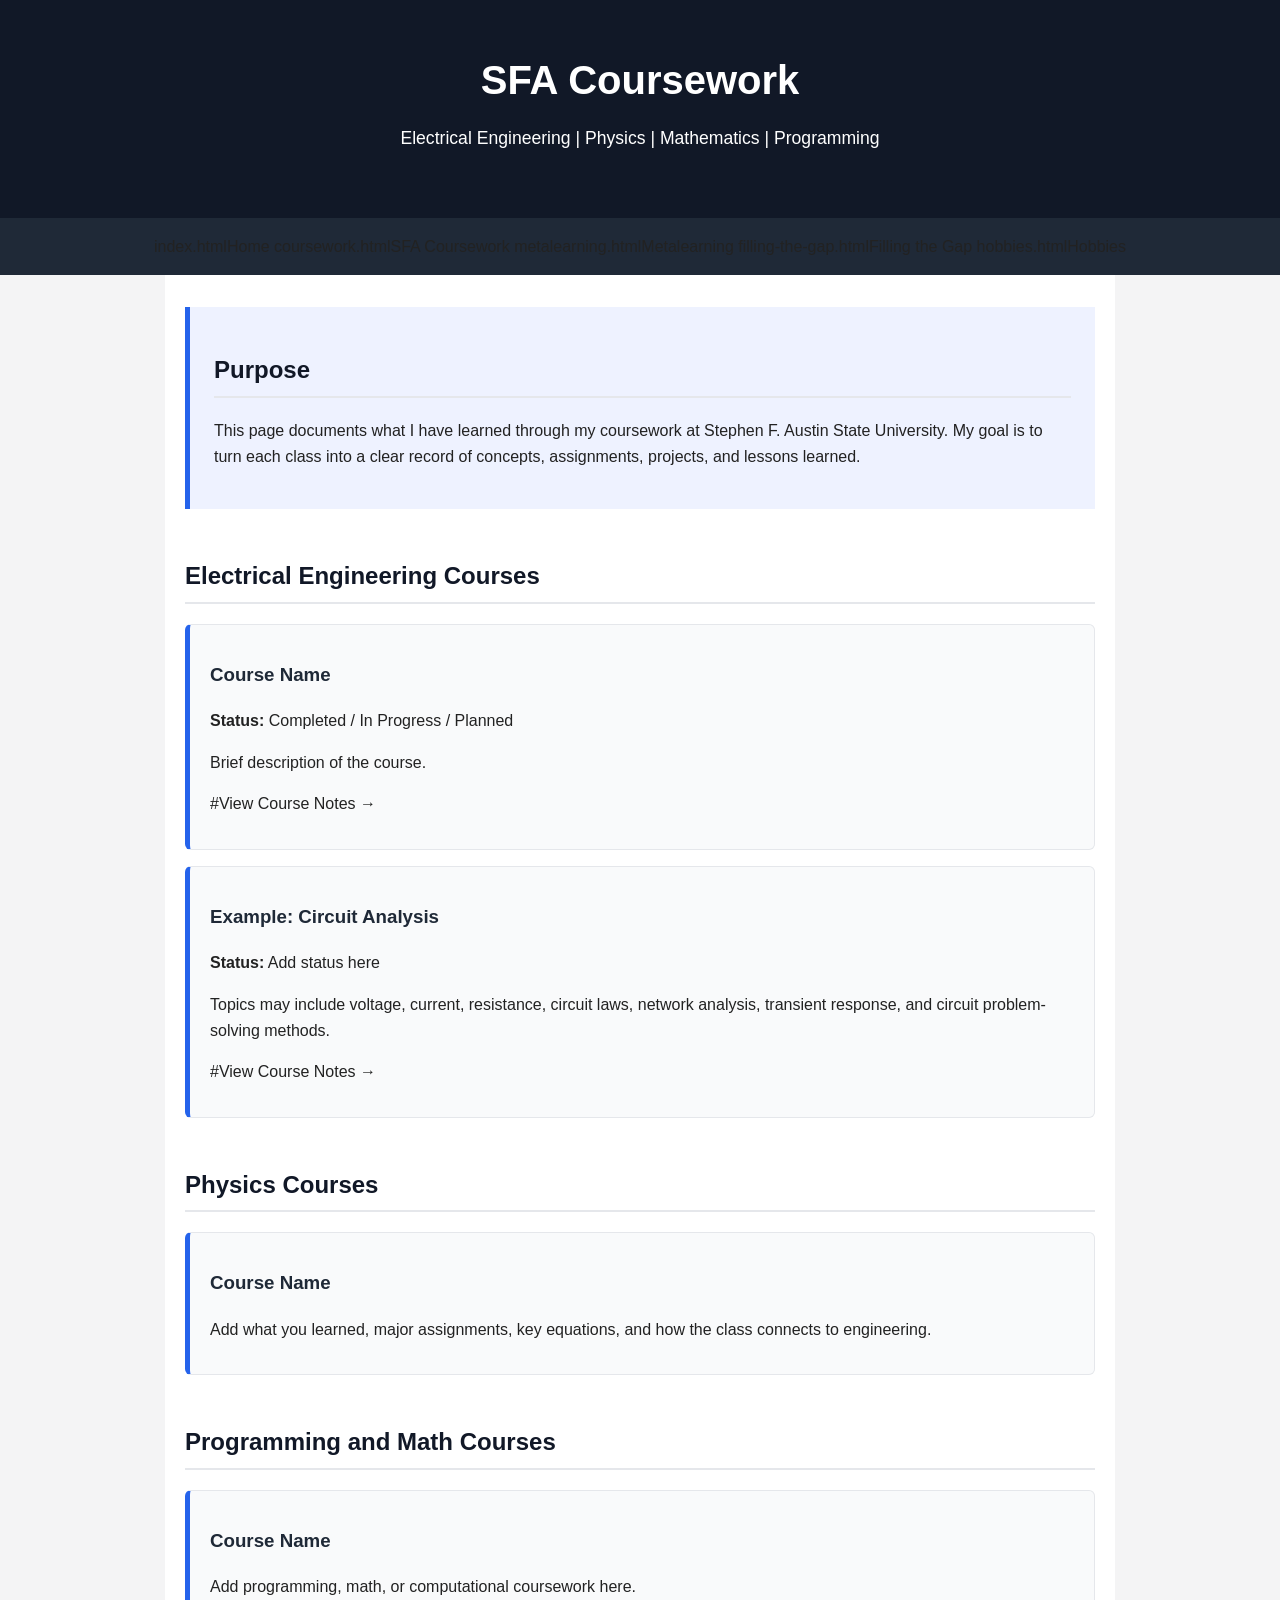
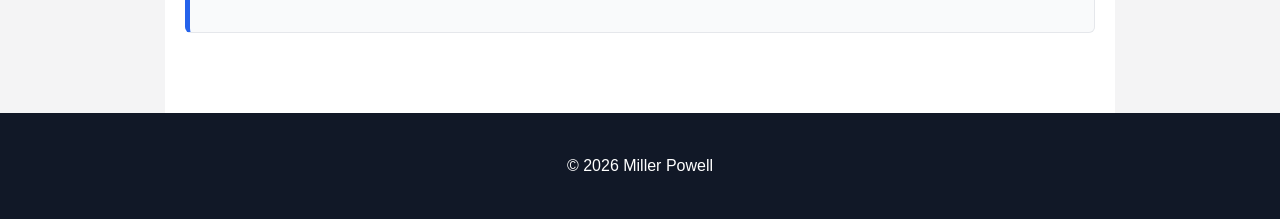
==== coursework.html @ 03753170 "Create coursework.html for course documentation This HTML file serves as a coursework documentation " ====
<!DOCTYPE html>
<html lang="en">
<head>
  <meta charset="UTF-8">
  <meta name="viewport" content="width=device-width, initial-scale=1.0">

  <title>SFA Coursework | Miller Powell</title>

  <link rel="stylesheet" href="style.css">
</head>

<body>
  <header>
    <h1>SFA Coursework</h1>
    <p>Electrical Engineering | Physics | Mathematics | Programming</p>
  </header>

  <nav>
    index.htmlHome</a>
    coursework.htmlSFA Coursework</a>
    metalearning.htmlMetalearning</a>
    filling-the-gap.htmlFilling the Gap</a>
    hobbies.htmlHobbies</a>
  </nav>

  <main>

    <section class="hero">
      <h2>Purpose</h2>

      <p>
        This page documents what I have learned through my coursework at Stephen F. Austin State University.
        My goal is to turn each class into a clear record of concepts, assignments, projects, and lessons learned.
      </p>
    </section>

    <section>
      <h2>Electrical Engineering Courses</h2>

      <div class="card">
        <h3>Course Name</h3>
        <p><strong>Status:</strong> Completed / In Progress / Planned</p>

        <p>
          Brief description of the course.
        </p>

        <p>
          #View Course Notes →</a>
        </p>
      </div>

      <div class="card">
        <h3>Example: Circuit Analysis</h3>
        <p><strong>Status:</strong> Add status here</p>

        <p>
          Topics may include voltage, current, resistance, circuit laws, network analysis,
          transient response, and circuit problem-solving methods.
        </p>

        <p>
          #View Course Notes →</a>
        </p>
      </div>
    </section>

    <section>
      <h2>Physics Courses</h2>

      <div class="card">
        <h3>Course Name</h3>
        <p>
          Add what you learned, major assignments, key equations, and how the class connects
          to engineering.
        </p>
      </div>
    </section>

    <section>
      <h2>Programming and Math Courses</h2>

      <div class="card">
        <h3>Course Name</h3>
        <p>
          Add programming, math, or computational coursework here.
        </p>
      </div>
    </section>

  </main>

  <footer>
    <p>© 2026 Miller Powell</p>
  </footer>
</body>
</html>
---- style.css ----
* {
  box-sizing: border-box;
}

body {
  margin: 0;
  font-family: Arial, Helvetica, sans-serif;
  line-height: 1.6;
  color: #222;
  background: #f4f4f5;
}

header {
  background: #111827;
  color: white;
  padding: 3rem 1.5rem;
  text-align: center;
}

header h1 {
  margin: 0;
  font-size: 2.5rem;
}

header p {
  margin-top: 0.75rem;
  font-size: 1.1rem;
}

nav {
  background: #1f2937;
  padding: 1rem;
  text-align: center;
  position: sticky;
  top: 0;
}

nav a {
  color: white;
  margin: 0 0.75rem;
  text-decoration: none;
  font-weight: bold;
}

nav a:hover {
  text-decoration: underline;
}

main {
  max-width: 950px;
  margin: 0 auto;
  padding: 2rem 1.25rem;
  background: white;
}

section {
  margin-bottom: 3rem;
}

.hero {
  background: #eef2ff;
  border-left: 5px solid #2563eb;
  padding: 1.5rem;
}

.card {
  background: #f9fafb;
  border: 1px solid #e5e7eb;
  border-left: 5px solid #2563eb;
  padding: 1rem 1.25rem;
  margin: 1rem 0;
  border-radius: 6px;
}

h2 {
  color: #111827;
  border-bottom: 2px solid #e5e7eb;
  padding-bottom: 0.4rem;
}

h3 {
  color: #1f2937;
}

a {
  color: #2563eb;
}

footer {
  text-align: center;
  padding: 1.5rem;
  background: #111827;
  color: white;
}
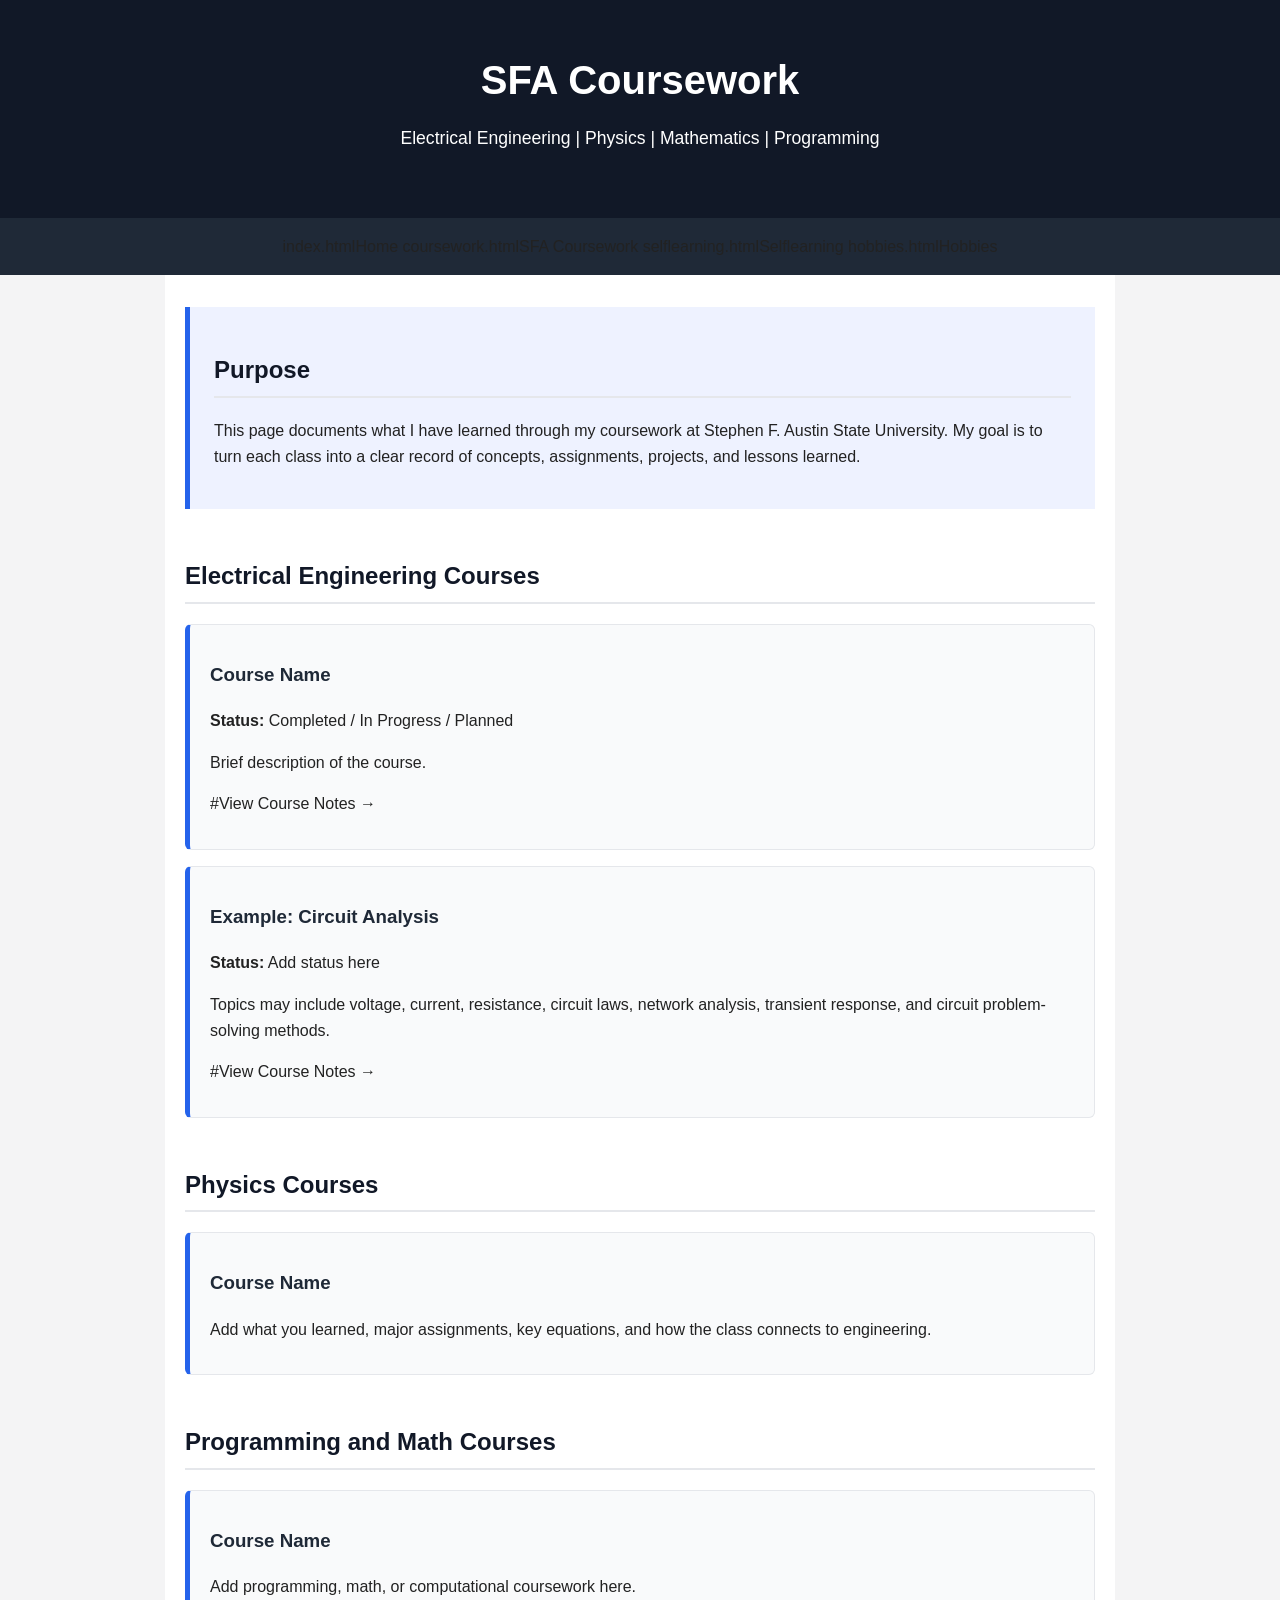
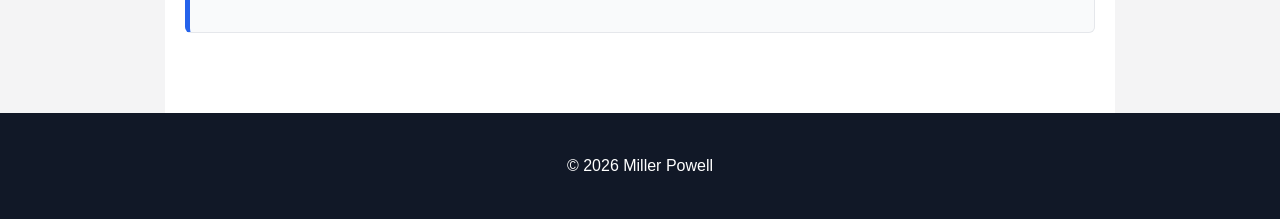
==== commit 0aae4015: "Update navigation links in coursework.html" ====
--- a/coursework.html
+++ b/coursework.html
@@ -18,8 +18,7 @@
   <nav>
     index.htmlHome</a>
     coursework.htmlSFA Coursework</a>
-    metalearning.htmlMetalearning</a>
-    filling-the-gap.htmlFilling the Gap</a>
+    selflearning.htmlSelflearning</a>
     hobbies.htmlHobbies</a>
   </nav>
 
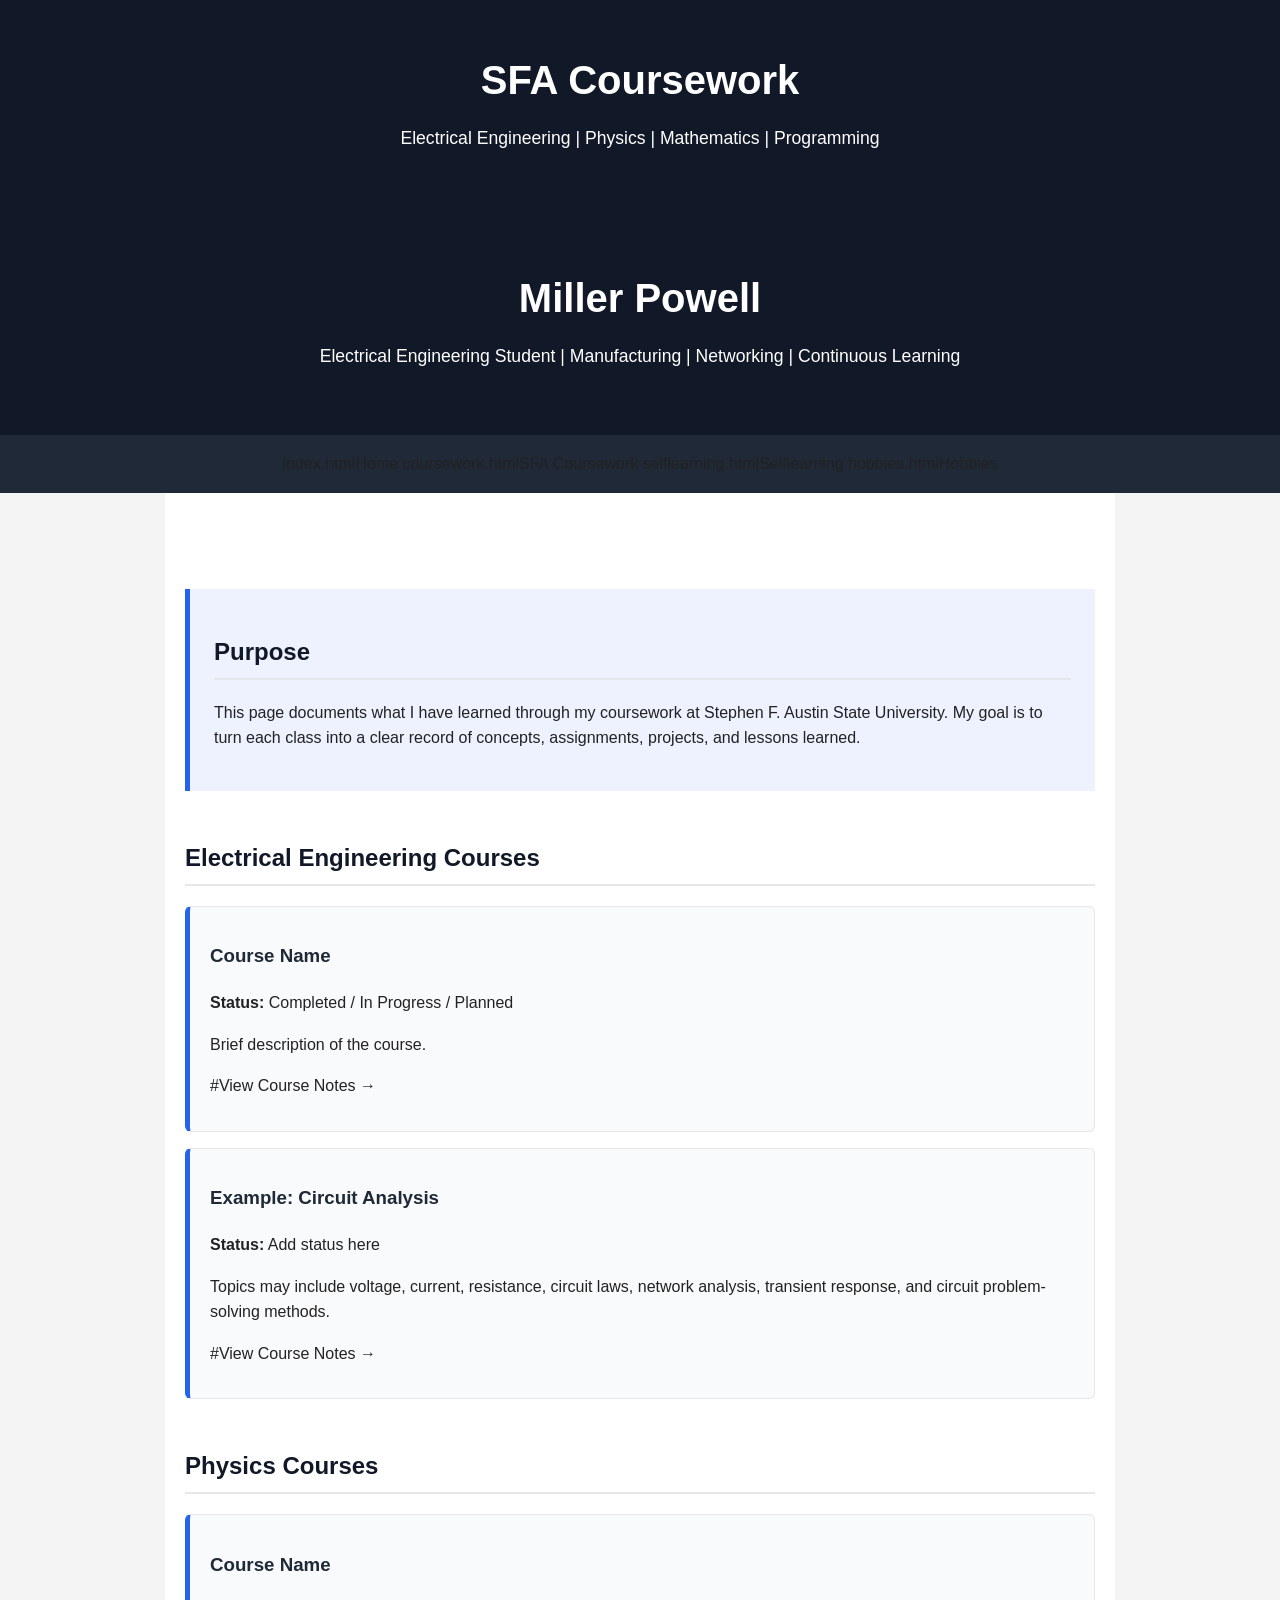
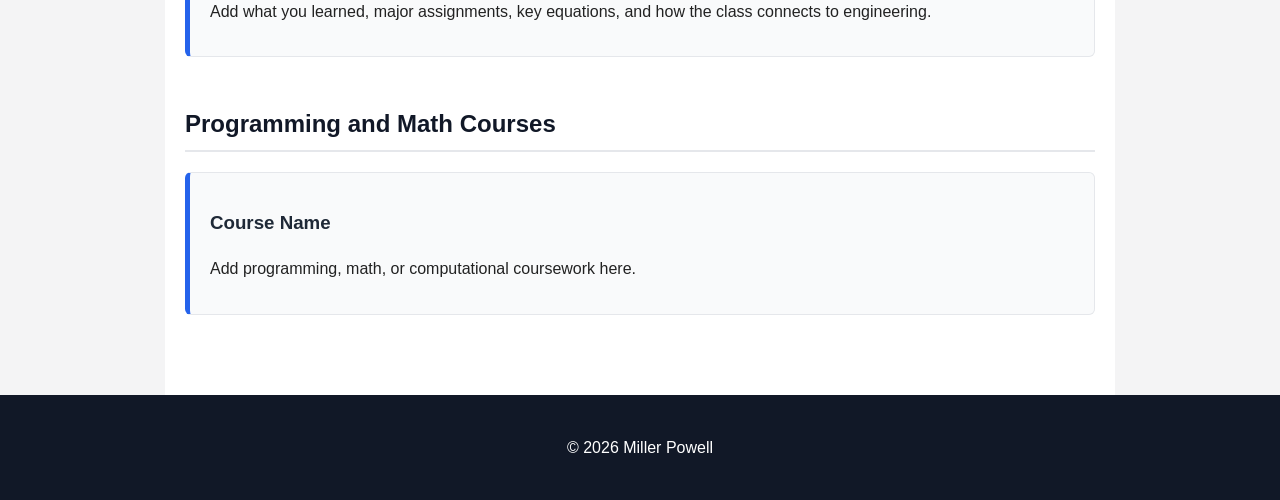
==== commit a64f6932: "Add student header and restructure coursework.html Added a new header section with student informati" ====
--- a/coursework.html
+++ b/coursework.html
@@ -15,12 +15,29 @@
     <p>Electrical Engineering | Physics | Mathematics | Programming</p>
   </header>
 
+  <body>
+
+  <header>
+    <h1>Miller Powell</h1>
+    <p>
+      Electrical Engineering Student | Manufacturing | Networking | Continuous Learning
+    </p>
+  </header>
+
   <nav>
     index.htmlHome</a>
     coursework.htmlSFA Coursework</a>
     selflearning.htmlSelflearning</a>
     hobbies.htmlHobbies</a>
   </nav>
+
+  <main>
+
+    <!-- All page content goes here -->
+
+  </main>
+
+</body>
 
   <main>
 
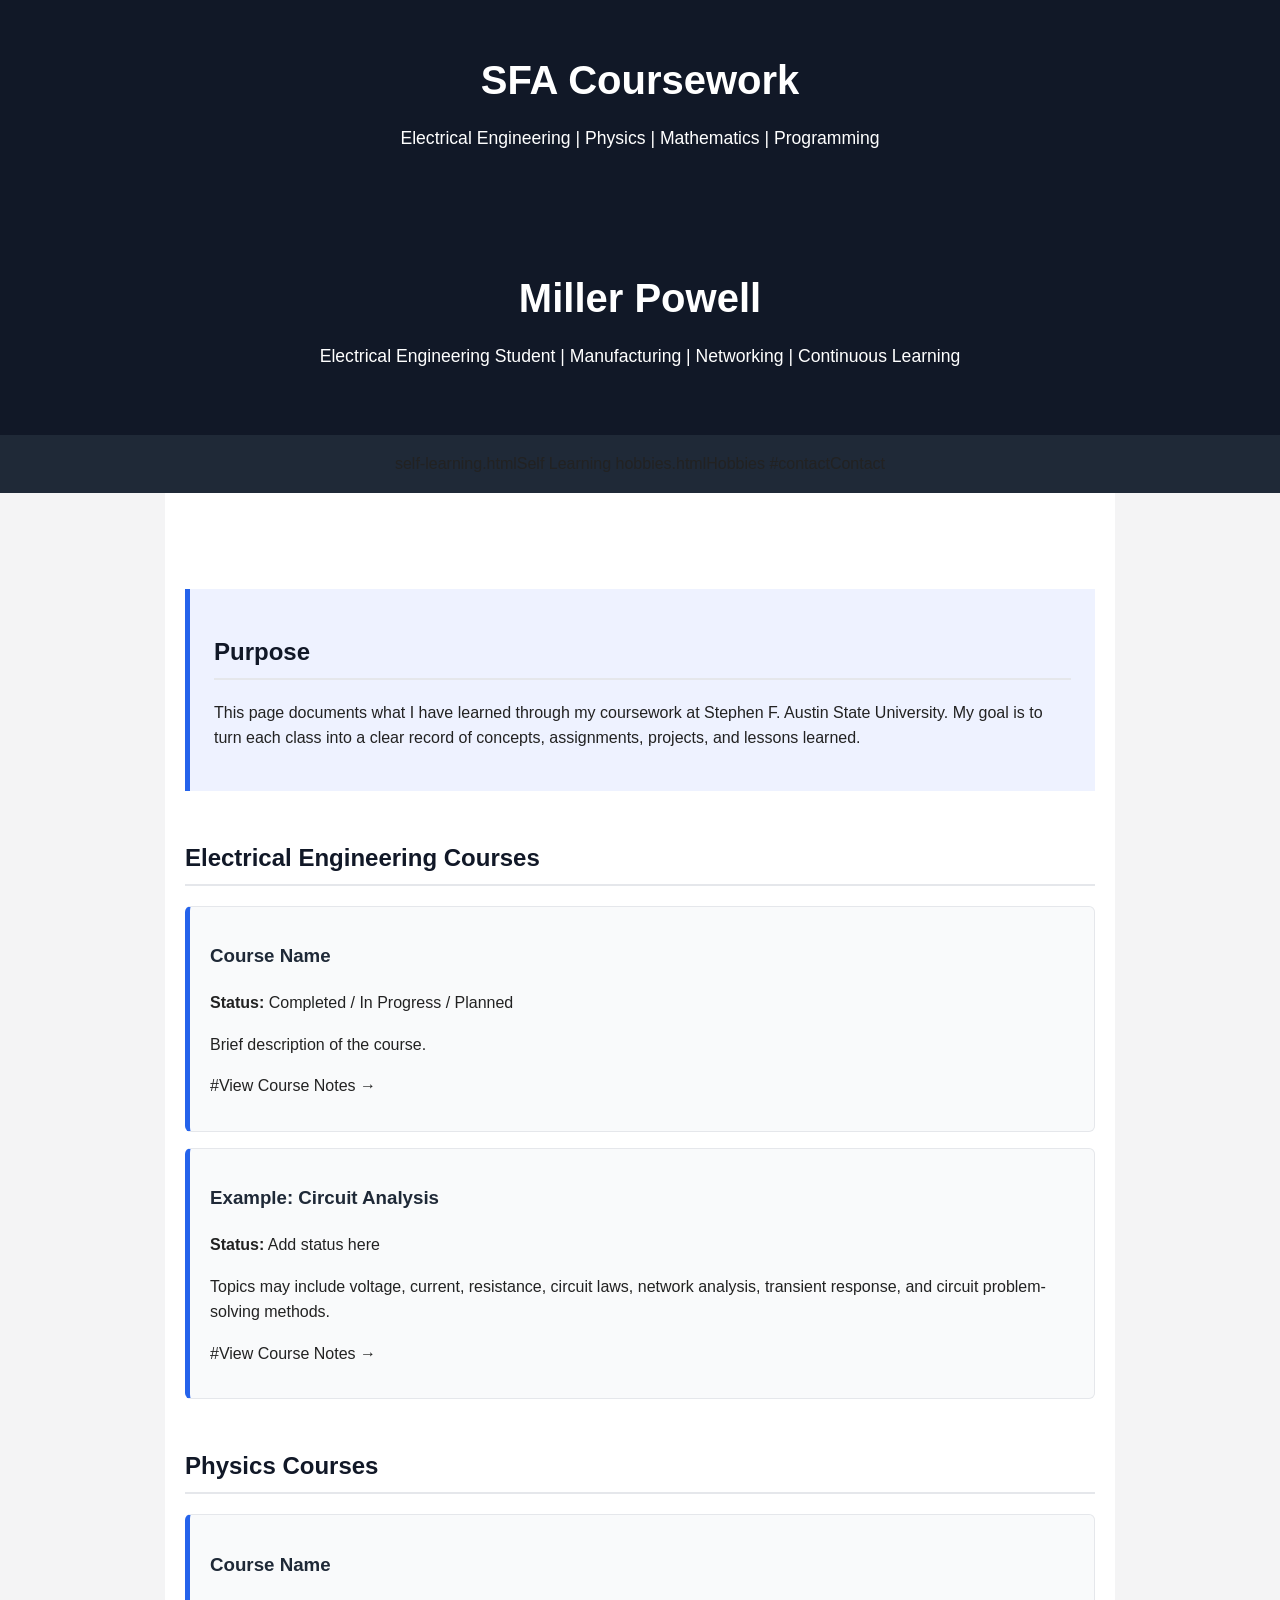
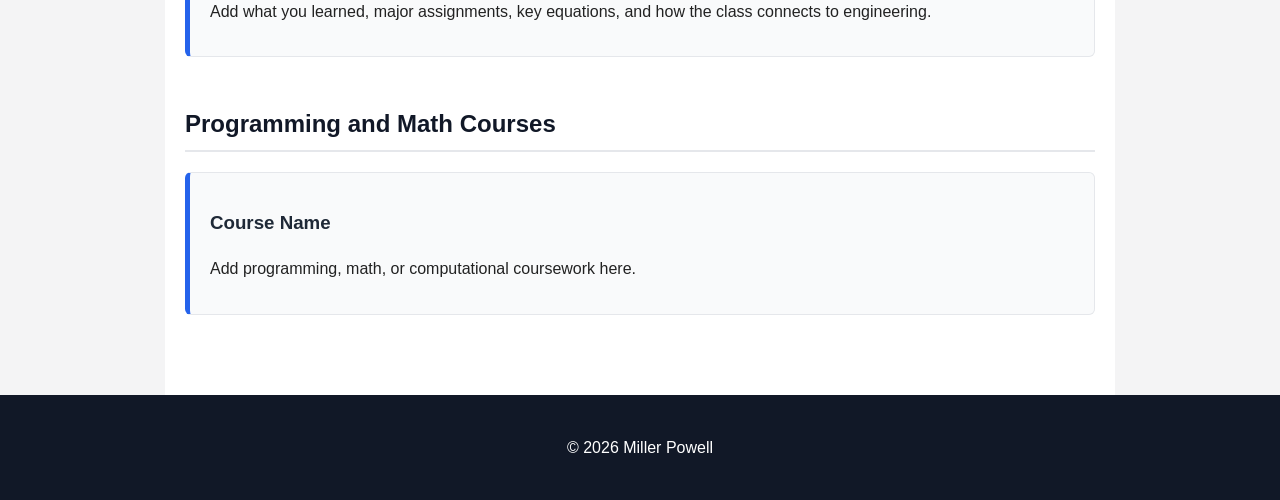
==== commit 88cf6857: "Fix navigation links in coursework.html" ====
--- a/coursework.html
+++ b/coursework.html
@@ -25,10 +25,11 @@
   </header>
 
   <nav>
-    index.htmlHome</a>
-    coursework.htmlSFA Coursework</a>
-    selflearning.htmlSelflearning</a>
-    hobbies.htmlHobbies</a>
+  <adex.htmlHome</a>
+  <aursework.htmlSFA Coursework</a>
+  self-learning.htmlSelf Learning</a>
+  hobbies.htmlHobbies</a>
+  #contactContact</a>
   </nav>
 
   <main>
